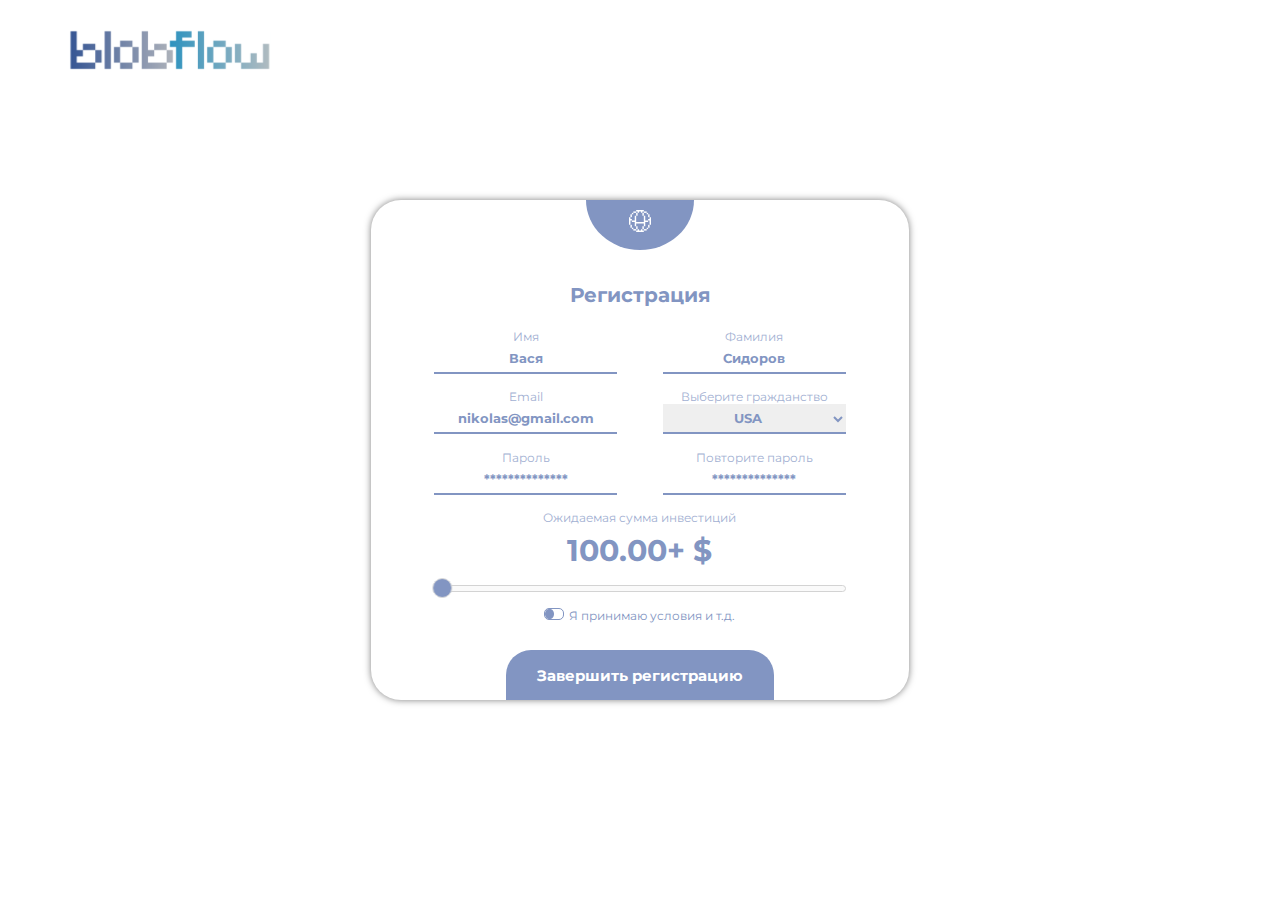
==== index.html @ 147c07e6 "new_pages" ====
<html lang="en">
  <head>
    <meta charset="UTF-8"/>
    <meta name="viewport" content="width=device-width, initial-scale=1.0"/>
    <link rel="stylesheet" href="static\css\main.css"/>
    <link rel="stylesheet" href="static\css\nouislider.css"/>
    <title>Document</title>
  </head>
  <body><a class="logo" href="#"><img src="static\img\svg\logo.svg" alt=""/></a>
    <div class="alert yellow" id="alrt">
      <div class="msg"><img src="static\img\svg\load.svg" alt=""/>
        <p>Подтвердите верификацию на email</p>
      </div>
    </div>
    <div class="milk"></div>
    <div class="wrapper">
      <div class="registration">
        <div class="web-ico"><img src="static\img\svg\www-2.svg" alt=""/></div>
        <h1>Регистрация</h1>
        <form action="#" method="#">
          <div class="form-element"><span>Имя</span>
            <input type="text" placeholder="Вася"/>
          </div>
          <div class="form-element"><span>Фамилия</span>
            <input type="text" placeholder="Сидоров"/>
          </div>
          <div class="form-element"><span>Email</span>
            <input type="email" placeholder="nikolas@gmail.com"/>
          </div>
          <div class="form-element" id="arrow"><span>Выберите гражданство</span>
            <div class="arrow"></div>
            <select>
              <option value="USA">USA</option>
              <option value="Ukraine">Ukraine</option>
              <option value="Ukraine">Ukraine</option>
              <option value="Ukraine">Ukraine</option>
              <option value="Ukraine">Ukraine</option>
              <option value="Ukraine">Ukraine</option>
            </select>
          </div>
          <div class="form-element"><span>Пароль</span>
            <input type="password" placeholder="**************"/>
          </div>
          <div class="form-element"><span>Повторите пароль</span>
            <input type="password" placeholder="**************"/>
          </div>
          <div class="form-element" id="range"><span>Ожидаемая сумма инвестиций</span>
            <input type="numbers" value="2000" id="dollars"/>
            <div id="r-slider"> </div>
          </div>
          <div class="form-element" id="check">
            <input type="checkbox" name="checkbox" id="checkbox"/>
            <label for="checkbox">Я принимаю условия и т.д.</label>
          </div>
          <div class="form-element">
            <input type="submit" value="Завершить регистрацию" id="subm"/>
          </div>
        </form>
      </div>
    </div>
  </body><script src="https://ajax.googleapis.com/ajax/libs/jquery/3.4.1/jquery.min.js"> </script>
<script src="static\\js\\nouislider.js"> </script>
<script src="static\\js\\main.js"> </script>
</html>
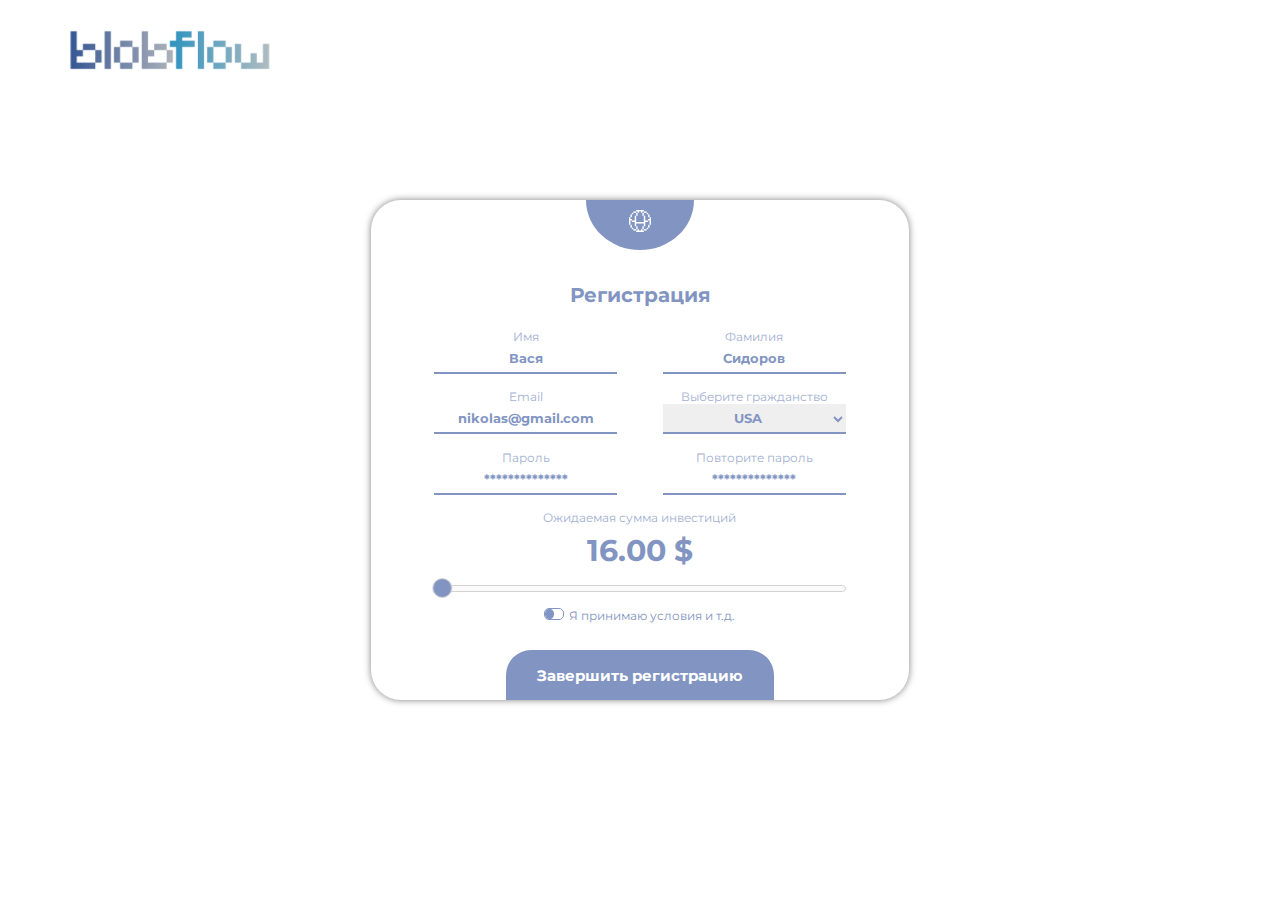
==== commit edbeb8bd: "adaptiv + fixes" ====
--- a/index.html
+++ b/index.html
@@ -9,7 +9,7 @@
   </head>
   <body><a class="logo" href="#"><img src="static\img\svg\logo.svg" alt=""/></a>
     <div class="alert yellow" id="alrt">
-      <div class="msg"><img src="static\img\svg\load.svg" alt=""/>
+      <div class="msg"><img src="static\img\svg\email-3.svg" alt=""/>
         <p>Подтвердите верификацию на email</p>
       </div>
     </div>
@@ -62,4 +62,5 @@
   </body><script src="https://ajax.googleapis.com/ajax/libs/jquery/3.4.1/jquery.min.js"> </script>
 <script src="static\\js\\nouislider.js"> </script>
 <script src="static\\js\\main.js"> </script>
+  <script src="static\js\placeholder.js"></script>
 </html>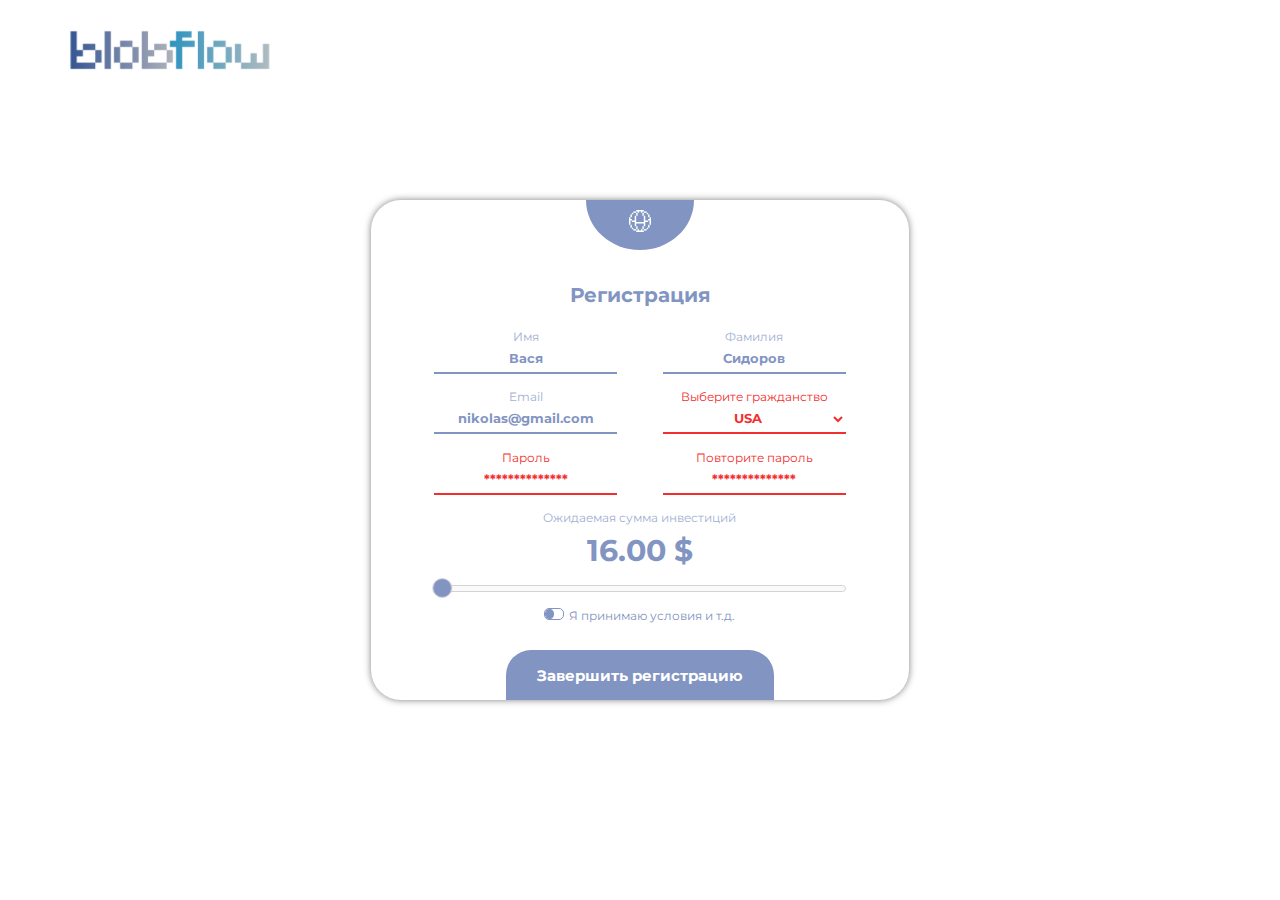
==== commit 44f8add5: "full adaptiv" ====
--- a/index.html
+++ b/index.html
@@ -7,7 +7,7 @@
     <link rel="stylesheet" href="static\css\nouislider.css"/>
     <title>Document</title>
   </head>
-  <body><a class="logo" href="#"><img src="static\img\svg\logo.svg" alt=""/></a>
+  <body><a class="logo" href="transaction.html"><img src="static\img\svg\logo.svg" alt=""/></a>
     <div class="alert yellow" id="alrt">
       <div class="msg"><img src="static\img\svg\email-3.svg" alt=""/>
         <p>Подтвердите верификацию на email</p>
@@ -15,6 +15,14 @@
     </div>
     <div class="milk"></div>
     <div class="wrapper">
+      <div class="right-err-msg" id="right-err">
+        <div class="cross"></div>
+        <h2>Ошибка при регистрации</h2>
+        <ol>
+          <li>Lorem ipsum dolor sit amet consectetur adipisicing elit. Dolorem, ipsam.</li>
+          <li>Lorem ipsum dolor sit amet consectetur adipisicing elit. Dolorem, ipsam.</li>
+        </ol>
+      </div>
       <div class="registration">
         <div class="web-ico"><img src="static\img\svg\www-2.svg" alt=""/></div>
         <h1>Регистрация</h1>
@@ -28,9 +36,9 @@
           <div class="form-element"><span>Email</span>
             <input type="email" placeholder="nikolas@gmail.com"/>
           </div>
-          <div class="form-element" id="arrow"><span>Выберите гражданство</span>
+          <div class="form-element" id="arrow"><span id="red-msg">Выберите гражданство</span>
             <div class="arrow"></div>
-            <select>
+            <select id="red-msg">
               <option value="USA">USA</option>
               <option value="Ukraine">Ukraine</option>
               <option value="Ukraine">Ukraine</option>
@@ -39,11 +47,11 @@
               <option value="Ukraine">Ukraine</option>
             </select>
           </div>
-          <div class="form-element"><span>Пароль</span>
-            <input type="password" placeholder="**************"/>
+          <div class="form-element" id="red-msg"><span id="red-msg">Пароль</span>
+            <input type="password" placeholder="**************" id="red-msg"/>
           </div>
-          <div class="form-element"><span>Повторите пароль</span>
-            <input type="password" placeholder="**************"/>
+          <div class="form-element" id="red-msg"><span id="red-msg">Повторите пароль</span>
+            <input type="password" placeholder="**************" id="red-msg"/>
           </div>
           <div class="form-element" id="range"><span>Ожидаемая сумма инвестиций</span>
             <input type="numbers" value="2000" id="dollars"/>
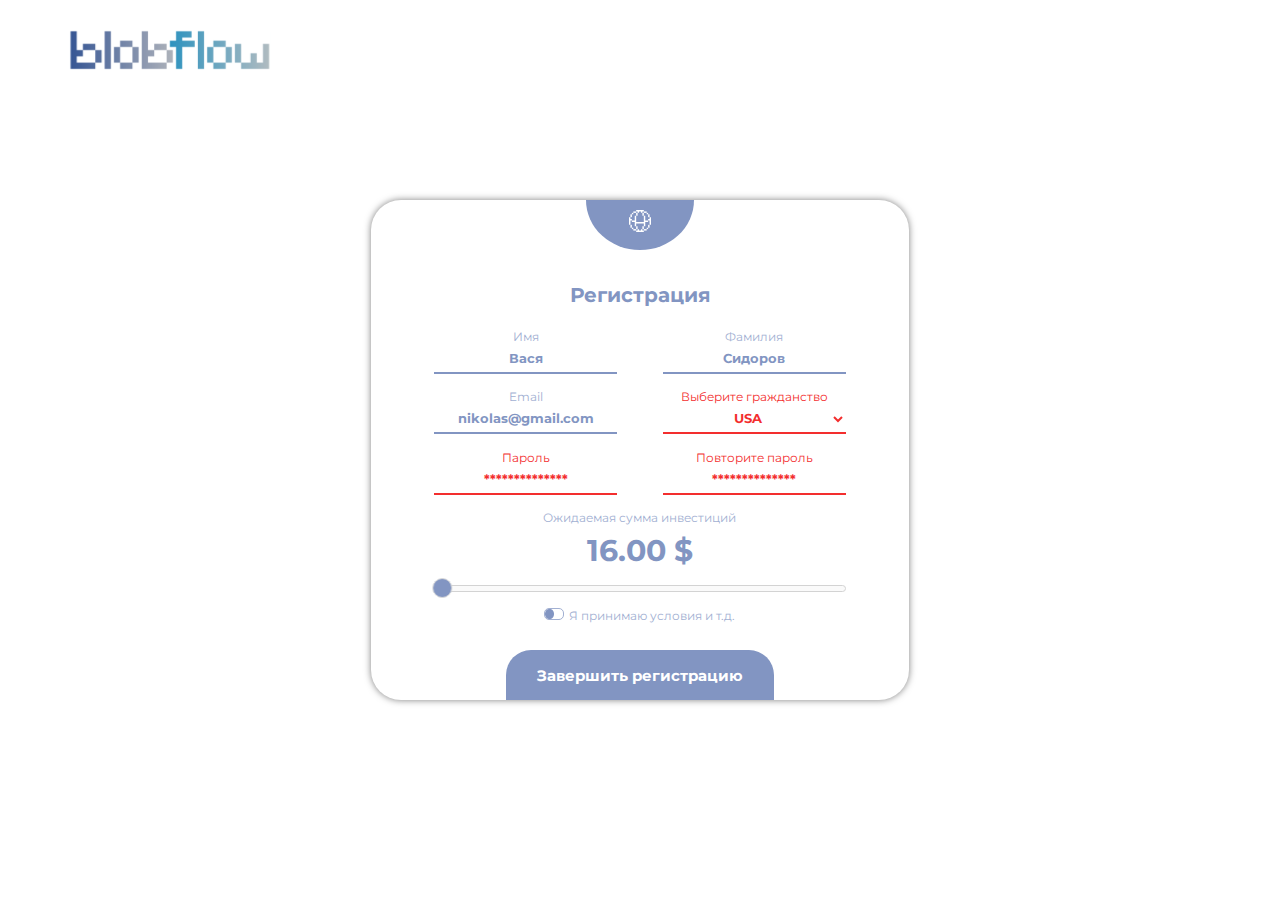
==== commit d904bcb1: "asdf" ====
--- a/index.html
+++ b/index.html
@@ -36,9 +36,9 @@
           <div class="form-element"><span>Email</span>
             <input type="email" placeholder="nikolas@gmail.com"/>
           </div>
-          <div class="form-element" id="arrow"><span id="red-msg">Выберите гражданство</span>
+          <div class="form-element arrow red-msg"><span>Выберите гражданство</span>
             <div class="arrow"></div>
-            <select id="red-msg">
+            <select>
               <option value="USA">USA</option>
               <option value="Ukraine">Ukraine</option>
               <option value="Ukraine">Ukraine</option>
@@ -47,11 +47,11 @@
               <option value="Ukraine">Ukraine</option>
             </select>
           </div>
-          <div class="form-element" id="red-msg"><span id="red-msg">Пароль</span>
-            <input type="password" placeholder="**************" id="red-msg"/>
+          <div class="form-element red-msg"><span>Пароль</span>
+            <input type="password" placeholder="**************"/>
           </div>
-          <div class="form-element" id="red-msg"><span id="red-msg">Повторите пароль</span>
-            <input type="password" placeholder="**************" id="red-msg"/>
+          <div class="form-element red-msg"><span>Повторите пароль</span>
+            <input type="password" placeholder="**************"/>
           </div>
           <div class="form-element" id="range"><span>Ожидаемая сумма инвестиций</span>
             <input type="numbers" value="2000" id="dollars"/>
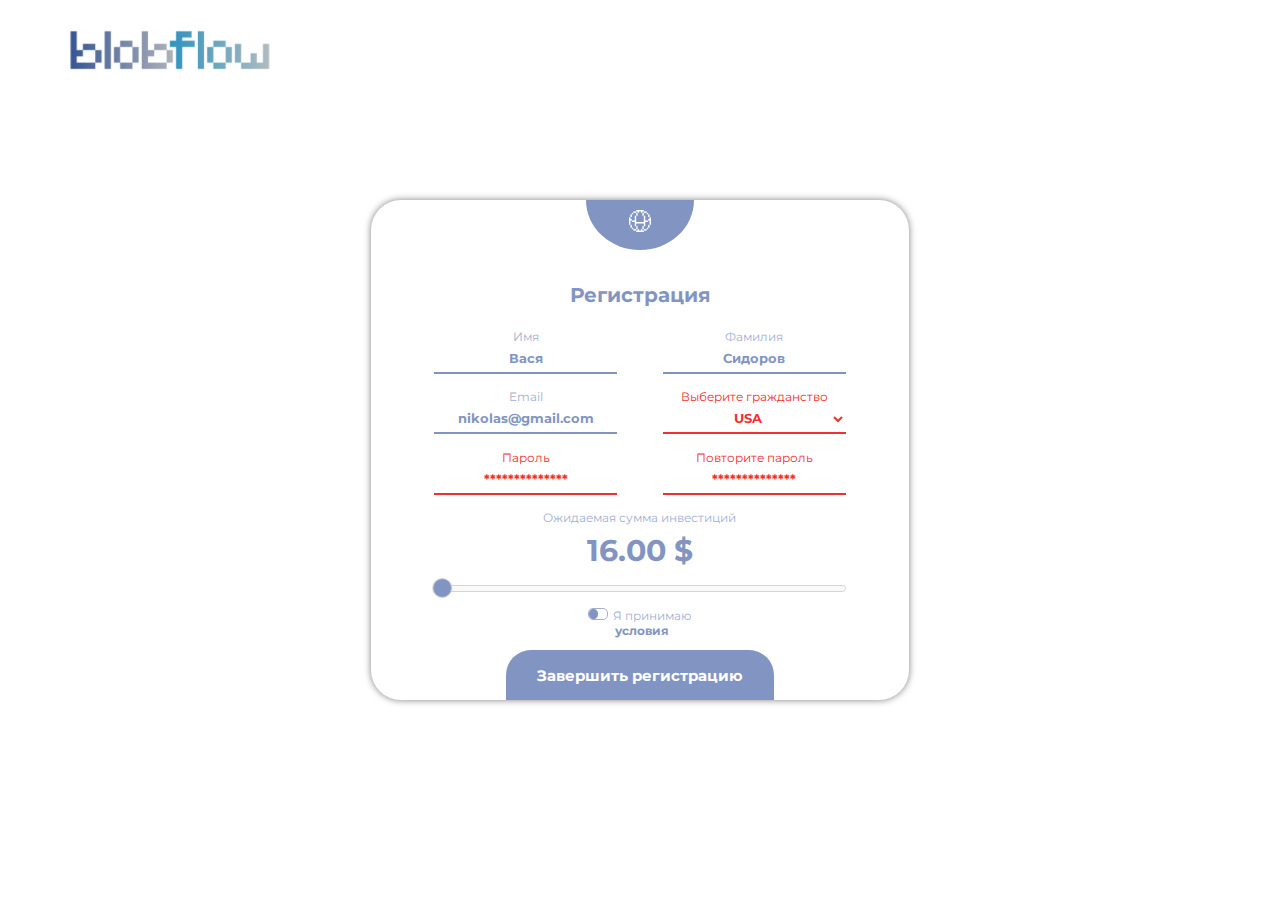
==== commit efba1eb7: "fixes" ====
--- a/index.html
+++ b/index.html
@@ -55,11 +55,12 @@
           </div>
           <div class="form-element" id="range"><span>Ожидаемая сумма инвестиций</span>
             <input type="numbers" value="2000" id="dollars"/>
+            <input type="hidden" value="" id="dlr"/>
             <div id="r-slider"> </div>
           </div>
           <div class="form-element" id="check">
             <input type="checkbox" name="checkbox" id="checkbox"/>
-            <label for="checkbox">Я принимаю условия и т.д.</label>
+            <label for="checkbox">Я принимаю <a href="#" id="terms"><br/>условия </a></label>
           </div>
           <div class="form-element">
             <input type="submit" value="Завершить регистрацию" id="subm"/>
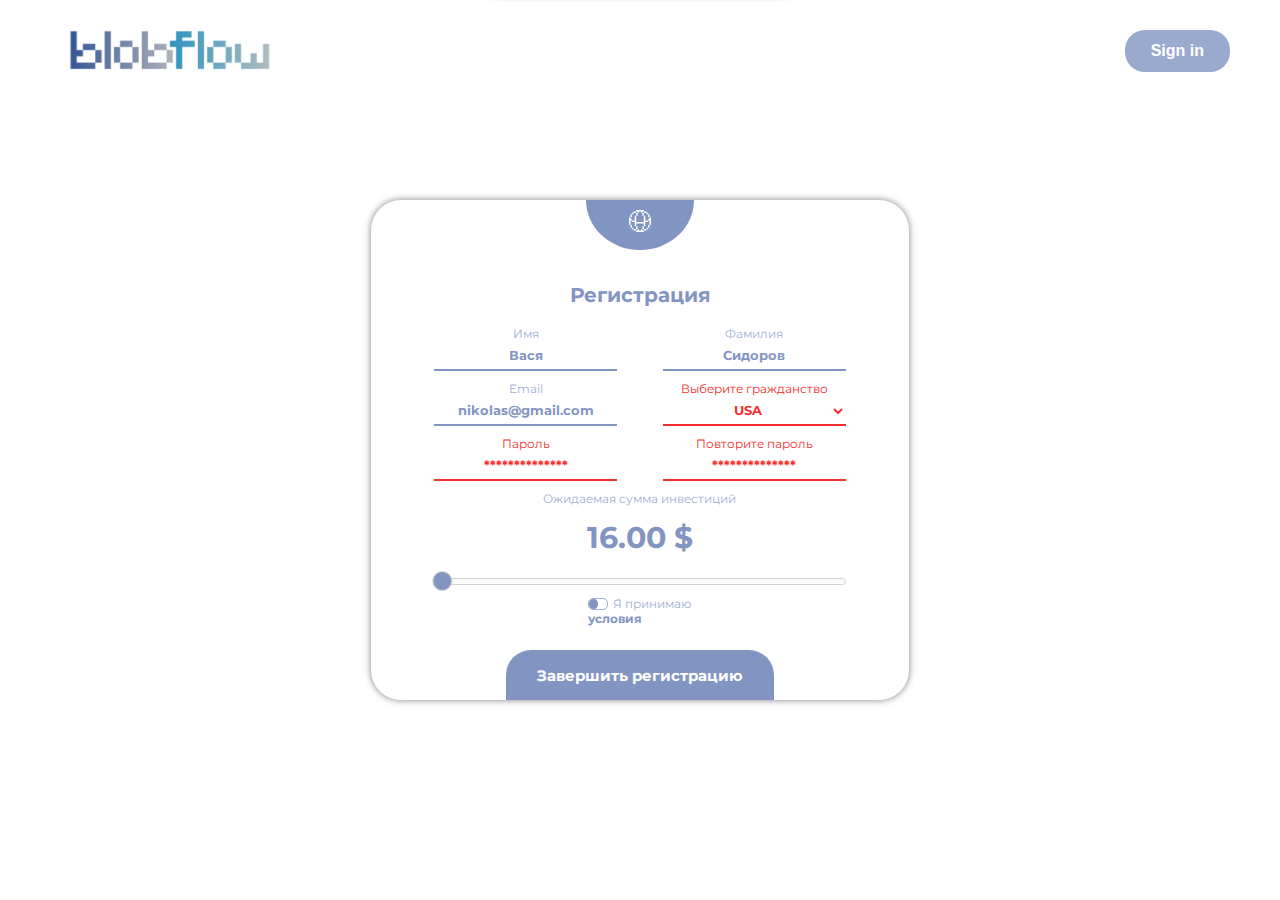
==== commit 3bb188f6: "last version by Vovk" ====
--- a/index.html
+++ b/index.html
@@ -5,9 +5,13 @@
     <meta name="viewport" content="width=device-width, initial-scale=1.0"/>
     <link rel="stylesheet" href="static\css\main.css"/>
     <link rel="stylesheet" href="static\css\nouislider.css"/>
+    <link rel="shortcut icon" type="image/png" href="static/img/png/favicon.ico"/>
     <title>Document</title>
   </head>
   <body><a class="logo" href="transaction.html"><img src="static\img\svg\logo.svg" alt=""/></a>
+    <form>
+      <button class="Signin" type="submit">Sign in</button>
+    </form>
     <div class="alert yellow" id="alrt">
       <div class="msg"><img src="static\img\svg\email-3.svg" alt=""/>
         <p>Подтвердите верификацию на email</p>
@@ -72,4 +76,4 @@
 <script src="static\\js\\nouislider.js"> </script>
 <script src="static\\js\\main.js"> </script>
   <script src="static\js\placeholder.js"></script>
-</html>+</html>
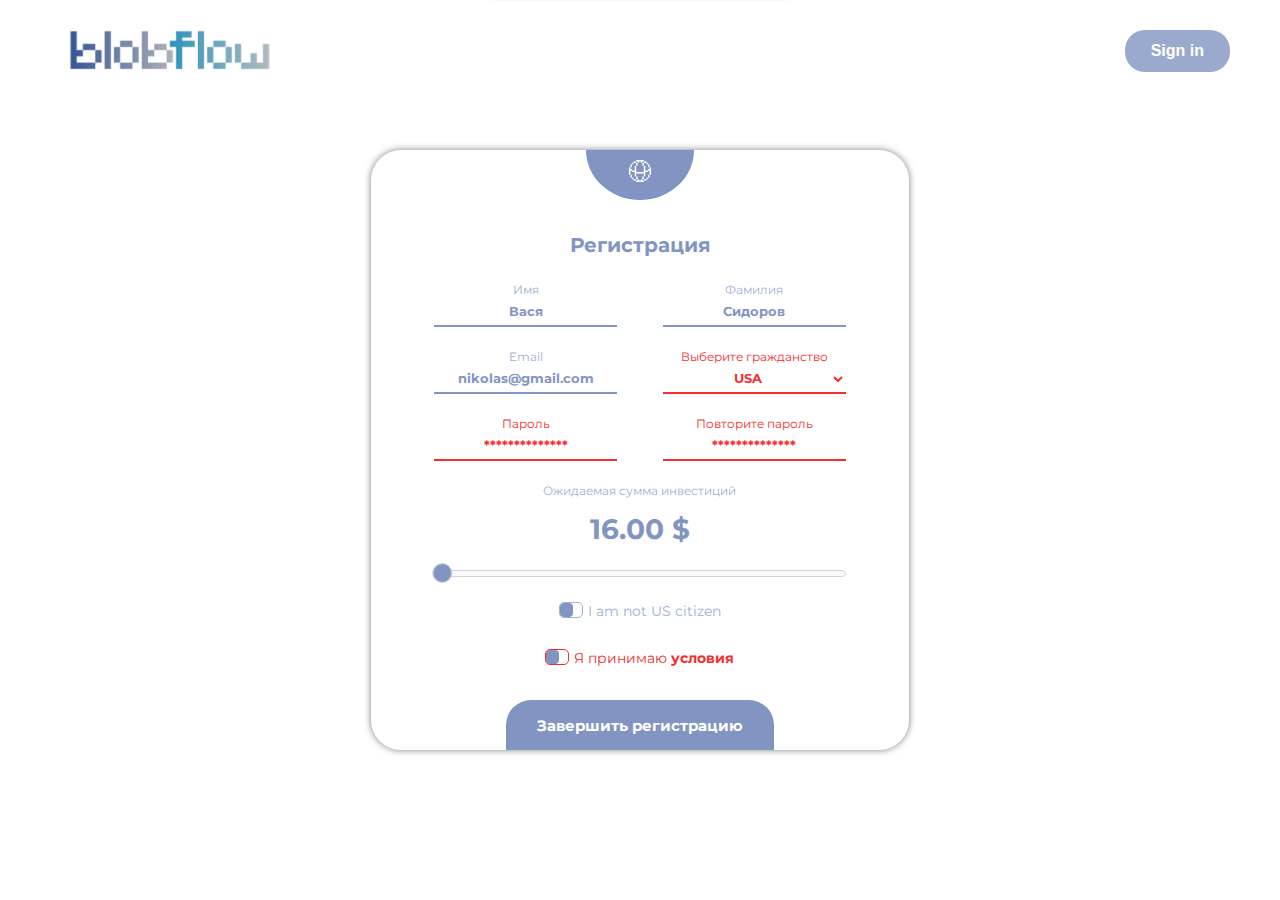
==== commit 3f3efe45: "Fixes, american checkbox" ====
--- a/index.html
+++ b/index.html
@@ -62,9 +62,13 @@
             <input type="hidden" value="" id="dlr"/>
             <div id="r-slider"> </div>
           </div>
-          <div class="form-element" id="check">
-            <input type="checkbox" name="checkbox" id="checkbox"/>
-            <label for="checkbox">Я принимаю <a href="#" id="terms"><br/>условия </a></label>
+          <div class="form-element checkbox-element">
+            <input type="checkbox" name="checkbox" id="checkbox-citizenship"/>
+            <label for="checkbox-citizenship">I am not US citizen</label>
+          </div>
+          <div class="form-element checkbox-element red-msg">
+            <input type="checkbox" name="checkbox" id="checkbox-terms"/>
+            <label for="checkbox-terms">Я принимаю <a href="#" class="terms-link">условия</a></label>
           </div>
           <div class="form-element">
             <input type="submit" value="Завершить регистрацию" id="subm"/>
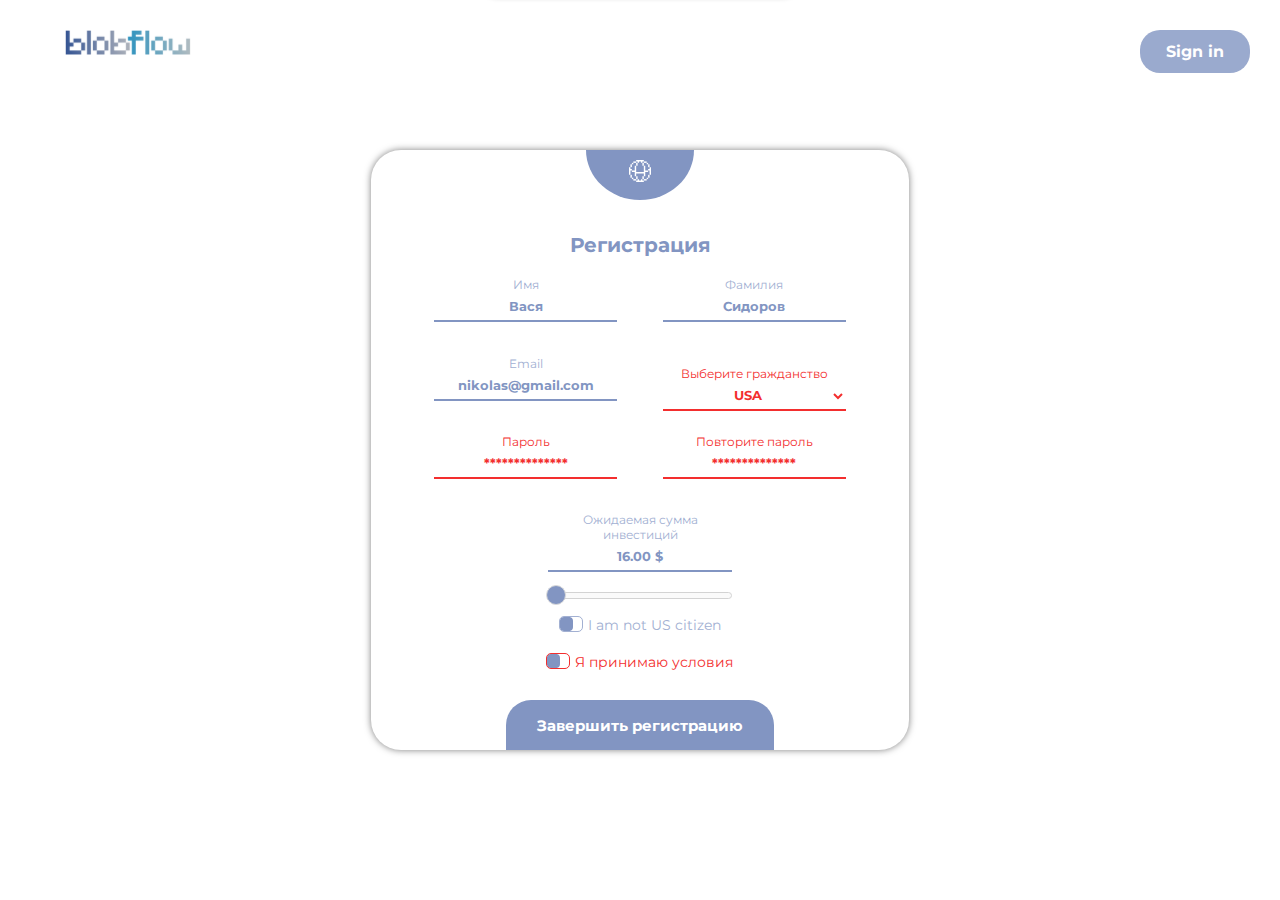
==== commit 66cbf5cb: "Fix login and register buttons" ====
--- a/index.html
+++ b/index.html
@@ -9,9 +9,7 @@
     <title>Document</title>
   </head>
   <body><a class="logo" href="transaction.html"><img src="static\img\svg\logo.svg" alt=""/></a>
-    <form>
-      <button class="Signin" type="submit">Sign in</button>
-    </form>
+    <a href="#" class="Signin">Sign in</a>
     <div class="alert yellow" id="alrt">
       <div class="msg"><img src="static\img\svg\email-3.svg" alt=""/>
         <p>Подтвердите верификацию на email</p>
